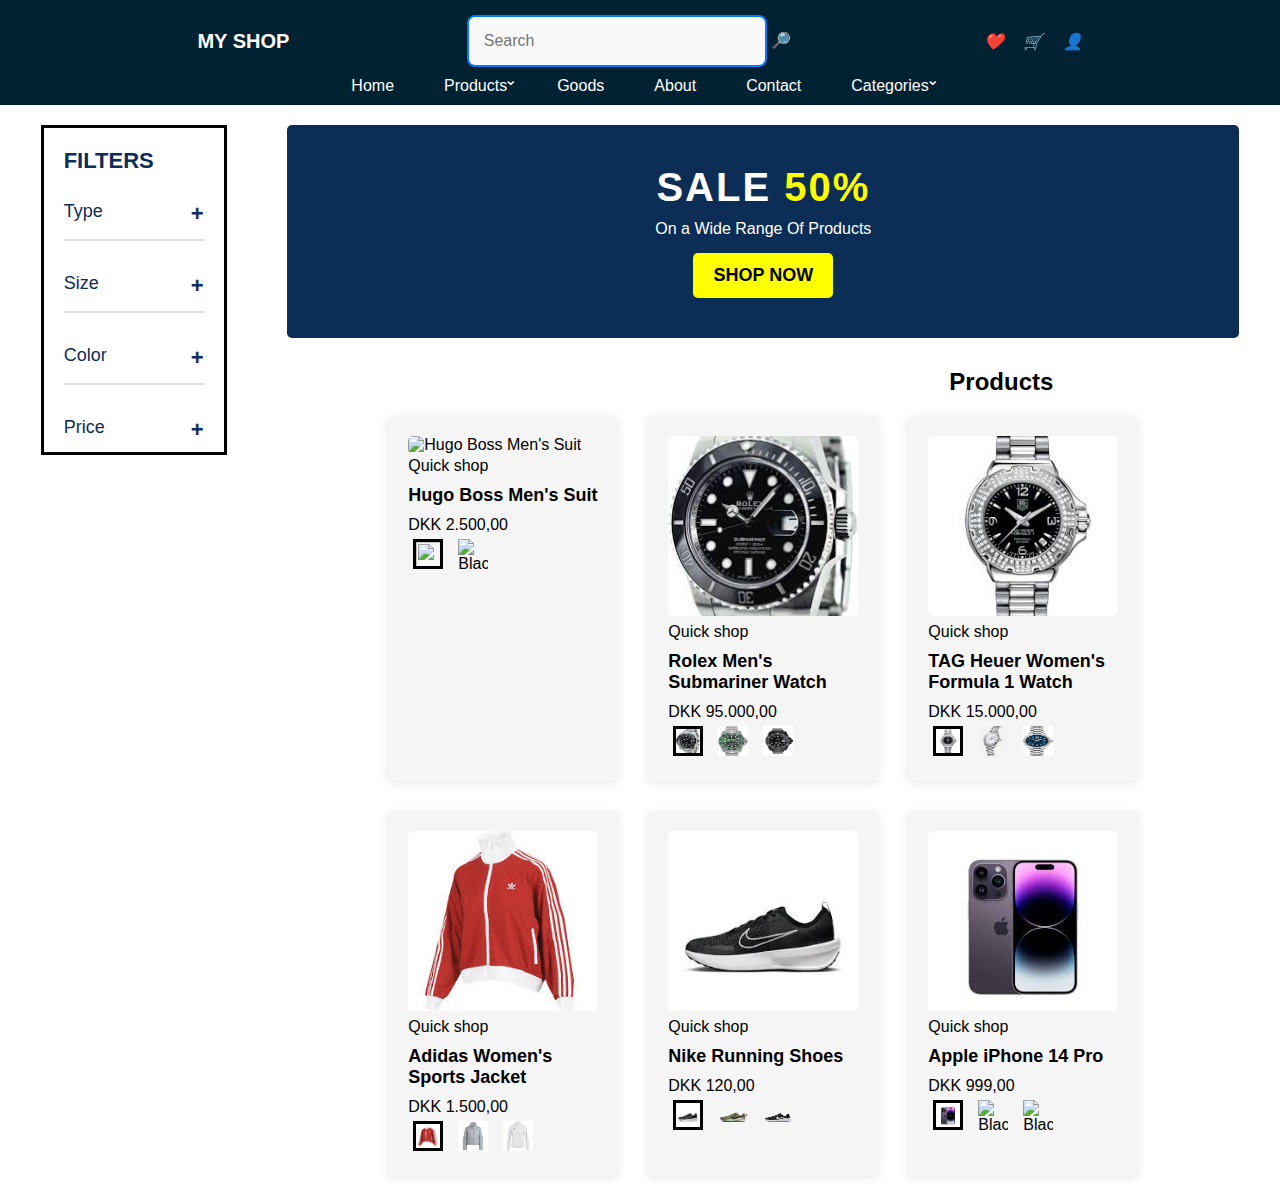
==== index.html @ 439a030c "Update index.html" ====
<!DOCTYPE html>
<html lang="en">

<head>
    <meta charset="UTF-8">
    <meta name="viewport" content="width=device-width, initial-scale=1.0">
    <title>Product Page</title>

    <link rel="stylesheet" href="css/products_Page.css">
<link rel="stylesheet" href="css/home_Page.css">

</head>

<body>

        <div class="navbar">
            <div class="forlogos">
                <div class="logo">MY SHOP</div>
                <div><input type="text" placeholder="Search" id="home-search"> 🔎</div>
                <div class="icons">
        
                    <i>❤️</i>
                    <i>🛒</i>
                    <i>👤</i>
                </div>
            </div>
            <div class="forlinks">
        
                <ul class="nav-links">
                    <li><a href="#">Home</a></li>
                    <li class="dropdown-trigger" data-dropdown="productsDropdown">
                        <a href="products_Page.html">Products <span class="arrow">⌄</span></a>
                        <div id="productsDropdown" class="dropdown" >
                            <div class="column">
                                <h3>2.1 PAGE LINK HEADER</h3>
                                <a href="#">2.1.1 Page link</a>
                                <a href="#">2.1.2 Page link</a>
                                <a href="#">2.1.3 Page link</a>
                            </div>
                            <div class="column">
                                <h3>2.2 PAGE LINK HEADER</h3>
                                <a href="#">2.2.1 Page link</a>
                                <a href="#">2.2.2 Page link</a>
                                <a href="#">2.2.3 Page link</a>
                            </div>
                            <div class="column">
                                <h3>2.3 PAGE LINK HEADER</h3>
                                <a href="#">2.3.1 Page link</a>
                                <a href="#">2.3.2 Page link</a>
                            </div>
                        </div>
                    </li>
                    <li><a href="#">Goods</a></li>
                    <li><a href="#">About</a></li>
                    <li><a href="#">Contact</a></li>
                    <li class="dropdown-trigger" data-dropdown="categoriesDropdown">
                        <a href="#">Categories  <span class="arrow">⌄</span></a>
                        <div id="categoriesDropdown" class="dropdown">
                            <div class="column">
                                <h3>3.1 CATEGORY LINK HEADER</h3>
                                <a href="#">3.1.1 Category link</a>
                                <a href="#">3.1.2 Category link</a>
                                <a href="#">3.1.3 Category link</a>
                            </div>
                            <div class="column">
                                <h3>3.2 CATEGORY LINK HEADER</h3>
                                <a href="#">3.2.1 Category link</a>
                                <a href="#">3.2.2 Category link</a>
                                <a href="#">3.2.3 Category link</a>
                            </div>
                            <div class="column">
                                <h3>3.3 CATEGORY LINK HEADER</h3>
                                <a href="#">3.3.1 Category link</a>
                                <a href="#">3.3.2 Category link</a>
                            </div>
                        </div>
                    </li>
                </ul>
            </div>
        </div>
        
        
        <div class="navbar-top">
            <div class="logo">MY SHOP</div>
            <div class="icons">
                <i>❤️</i>
                <i>🛒</i>
                <i>👤</i>
            </div>
            <div class="menu-icon">
                &#9776;
            </div>
        </div>
        
        <div class="navbar-top">
            <div class="search-bar">
                <input type="text" placeholder="Search" id="s-search">
                <i>🔍</i>
            </div>
        </div>
        
        <div class="navbar-bottom">
            <ul id="menu-list">
                <li><a href="#">Home</a></li>
                <li class="dropdown-trigger" id="productsLink">
                    <a href="products_Page.html">Products ></a>
                </li>
                <li><a href="#">Goods</a></li>
                <li><a href="#">About</a></li>
                 <li><a href="#">Categories <span class="arrow">⌄</span></a></li>
            </ul>
        </div>

    <div class="container">
   
        <aside class="filters">
     <div style="display: flex;justify-content: center;"><h2>Filters</h2></div>
            <ul>
                <li>Type <span>+</span></li>
                <hr>
                <li>Size <span>+</span></li>
                <hr>
                <li>Color <span>+</span></li>
                <hr>
                <li>Price <span>+</span></li>
            </ul>
        </aside>

     
        <main class="content">
  
<div class="filter-sidebar ">
    <div style="display: flex; justify-content: center;">
        <h2>Filters</h2>
    </div>
    <ul>
        <ul>
            <li>Type <span>+</span></li>
            <hr>
            <li>Size <span>+</span></li>
            <hr>
            <li>Color <span>+</span></li>
            <hr>
            <li>Price <span>+</span></li>
        </ul>
    </ul>
</div>


            <div class="sale-banner">
                <h1>SALE <span>50%</span></h1>
                <p>On a Wide Range Of Products</p>
                <button>SHOP NOW</button>
            </div>

         
            <h2 class="products-title">Products</h2>
            <div class="products" id="products-container"></div>
        </main>
    </div>
    <script src="js/products_Page.js"></script>
    <script src="js/home_Page.js"></script>
  

</body>

</html>
---- css/products_Page.css ----
* {
      margin: 0;
      padding: 0;
      box-sizing: border-box;

  }


  .navbar {
      background-color: #002233;
      color: white;
      padding: 15px 20px 0px 20px;
      width: 100%;
  }

  .logo {
      font-size: 20px;
      font-weight: bold;
  }

  .nav-links {
      list-style: none;
      display: flex;
  }

  .nav-links li {
      margin: 0 15px;
      position: relative;
      cursor: pointer;
  }

  .nav-links a {
      color: white;
      text-decoration: none;
      font-size: 16px;
      padding: 10px;
      display: inline-block;
  }
.arrow {
    position: absolute;
    top: 3px;
    right: 0px;
}

  .dropdown {
      display: none;
      position: fixed;

      top: 120px;

      left: 0;
      width: 100vw;

      background-color: white;
      padding: 20px 50px;
      box-shadow: 0px 4px 6px rgba(0, 0, 0, 0.1);
      color: black;
      justify-content: space-around;
      flex-wrap: wrap;
      z-index: 1000;
  }

  .dropdown.active {
      display: flex;

  }

  .dropdown .column {
      flex: 1;
      min-width: 250px;
  }

  .dropdown .column h3 {
      font-size: 16px;
      font-weight: bold;
      margin-bottom: 10px;
  }

  .dropdown .column a {
      display: block;
      color: black;
      text-decoration: none;
      padding: 5px 0;
  }

  .dropdown .column a:hover {
      color: #007BFF;
  }


  .icons i {
      margin-left: 15px;
      cursor: pointer;
  }

  .navbar-top,
  .navbar-bottom {
      display: none;
  }

  .forlinks {
      display: flex;
      justify-content: center;
      align-items: center;
      width: 100%;
      padding-bottom: 0;
  }

  .forlogos {
      display: flex;
      justify-content: space-evenly;
      align-items: center;
      width: 100%;
  }



  .container {
      display: flex;
      flex-wrap: wrap;
      justify-content: space-evenly;
      width: 90%;
      padding: 20px;
  }

  .image-section {
      width: 300px;
  }

  .thumbnail {
      width: 50px;
      margin: 5px;
      cursor: pointer;
  }

  .details-section {
display: flex;
      width: 400px;

  }
.forleftarrow{
     background-color: transparent;
     margin-right: 10px;
     height: 40px;
     width: 40px;
     border-radius: 50%;
     border: 1px solid gray;
     cursor: pointer;
}
  .details {
      height: 300px;
  }

  .details div {
      height: 15px;
      padding: 0;
      margin: 0;

  }

  #product-name {
      margin: 0;
  }

  hr {
      width: 100%;
      border: 1px solid #ddd;
      margin-bottom: 20px;
  }

  .price {
      font-size: 12px;
      display: inline;
  }

  .cart-controls {
      display: flex;
      align-items: center;
  }

  .cart-controls button {
      margin: 5px;
  }

  .add-to-cart {
      background-color: #002244;
      color: white;
      padding: 10px;
      border: none;
      cursor: pointer;
  }

  #swatches-container img {
      width: 30px;
      height: 30px;
      margin: 5px;
      cursor: pointer;
  }

  .container .image-section .thumbnail {
      width: 40px;
      height: 40px;
      margin-right: 5px;
  }

  .container .image-section .mmm #main-img {
      display: flex;
      justify-content: flex-end;
      width: 300px;
      max-height: 350px;
      height: auto;
  }
   .container h2{
    width: 150%;
    margin-bottom: 10px;
   }

  .mmm {
      display: flex;
      justify-content: flex-end;
  }

  .quantity-container {
      display: flex;
      align-items: center;
      border: 1px solid #000;
      width: 80px;
      justify-content: space-between;
      padding: 5px;
  }

  .quantity-container button {
      border: none;
      background: none;
      font-size: 16px;
      cursor: pointer;
      width: 20px;
      text-align: center;
  }
.toggle-button {
  
    margin-top: 10px;
    padding: 5px 10px;
    background-color: transparent;
    color: gray;
    border: none;
    cursor: pointer;
}

.toggle-button:hover {
    color: rgb(86, 85, 85);
}
  .quantity-container span {
      font-size: 16px;
      width: 20px;
      text-align: center;
  }

  .add-to-cart {
      background-color: #0A0E2A;
      color: white;
      border: none;
      padding: 10px 20px;
      font-size: 14px;
      cursor: pointer;
      margin-left: 10px;
  }

  .add-to-cart:hover {
      background-color: #070A1E;
  }

  .add-to-list {
      display: flex;
      align-items: center;
      margin-top: 10px;
      color: #0A0E2A;
      font-size: 14px;
      cursor: pointer;
      margin: 20px 0;
  }
.cart-container{
    margin: 10px 0;
}
  .add-to-list::before {
      content: "♥";
      margin-right: 5px;
  }

  .thumbnail-container {
      width: 100%;
      display: flex;
      flex-wrap: wrap;
      justify-content: flex-end;
  }

  #search {
      padding: 15px;
      font-size: 16px;
      width: 300px;
      max-width: 500px;
      border: 2px solid #007bff;
      border-radius: 8px;
      box-shadow: 0 4px 8px rgba(0, 0, 0, 0.1);
      background-color: #f9f9f9;
      transition: border-color 0.3s ease, box-shadow 0.3s ease;
  }

  #search:focus {
      border-color: #0056b3;
      box-shadow: 0 0 8px rgba(0, 123, 255, 0.5);
  }
  @media (max-width: 768px) {
      #product-name {
          width: 100%;
      }
  }
        @media (max-width: 768px) {
    
            * {
                margin: 0;
                padding: 0;
                box-sizing: border-box;
                font-family: Arial, sans-serif;
            }
    
            .navbar {
                display: none;
            }
    
            .navbar-top {
                background-color: #002233;
                color: white;
                padding: 10px 20px;
                display: flex;
                align-items: center;
                justify-content: space-between;
                width: 100%;
            }
    
            .navbar {
                display: none;
            }
    
            .navbar-top .logo {
                font-size: 22px;
                font-weight: bold;
            }
    
            .navbar-top .search-bar {
                flex: 1;
                margin: 0 20px;
                display: flex;
                align-items: center;
                background: white;
                border-radius: 5px;
                padding: 5px;
                border: 2px solid #007bff;
                transition: border-color 0.3s ease, box-shadow 0.3s ease;
            }
    
    
            .navbar-top .search-bar input {
                border: none;
                outline: none;
                flex: 1;
                padding: 8px;
                font-size: 14px;
            }
    
            .navbar-top .search-bar i {
                margin-right: 10px;
                color: #555;
                cursor: pointer;
            }
    
            .navbar-top .icons i {
                margin-left: 15px;
                cursor: pointer;
                font-size: 20px;
            }
    
            .navbar-bottom {
                background-color: #001a29;
                padding: 10px;
                display: flex;
                justify-content: center;
            }
    
            .navbar-bottom ul {
                list-style: none;
                display: flex;
            }
    
            .navbar-bottom ul li {
                margin: 0 15px;
                position: relative;
                cursor: pointer;
            }
    
            .navbar-bottom ul li a {
                color: white;
                text-decoration: none;
                font-size: 16px;
                padding: 10px;
                display: inline-block;
            }
    
            .dropdown {
                display: none;
                position: fixed;
                top: 100px;
                left: 0;
                width: 100vw;
                background-color: white;
                padding: 20px 50px;
                box-shadow: 0px 4px 6px rgba(0, 0, 0, 0.1);
                color: black;
                justify-content: space-around;
                flex-wrap: wrap;
                z-index: 1000;
            }
    
            .dropdown.active {
                display: flex;
            }
    
            .dropdown .column {
                flex: 1;
                min-width: 250px;
            }
    
            .dropdown .column h3 {
                font-size: 18px;
                font-weight: bold;
                margin-bottom: 10px;
            }
    
            .dropdown .column a {
                display: block;
                color: black;
                text-decoration: none;
                padding: 5px 0;
                font-size: 14px;
            }
    
            .dropdown .column a:hover {
                color: #007BFF;
            }
    
            .navbar-top .menu-icon {
                display: none;
                font-size: 28px;
                cursor: pointer;
            }
    
            .navbar-bottom {
                display: none;
            }
    
            .navbar-top .icons {
                margin-left: auto;
            }
    
            .navbar-top .menu-icon {
                display: block;
            }
    
            .navbar-bottom.active {
                display: flex;
                width: 100%;
                height: 100vh;
                background-color: #001a29;
                flex-direction: column;
                padding: 15px 20px;
                align-items: flex-start;
                justify-content: flex-start;
            }
    
            .navbar-bottom ul {
                flex-direction: column;
                align-items: flex-start;
            }
    
            .navbar-bottom ul li {
                margin: 10px 0;
            }
    
            .navbar-bottom ul li a {
                padding: 8px 20px;
            }
    
            #search {
                border: none;
            }
    
            .dropdown.active {
                position: relative;
                width: 100%;
                padding: 0;
                box-shadow: none;
                justify-content: flex-start;
            }
    
            .dropdown .column {
                width: 100%;
                margin-bottom: 10px;
            }
    
            .dropdown .column h3 {
                font-size: 16px;
                margin-bottom: 5px;
            }
    
            .name {
    
                width: 100%;
    
            }

                        .container {
                            width: 100%;
                        }
        }
---- css/home_Page.css ----
* {
    margin: 0;
    padding: 0;
    box-sizing: border-box;
    font-family: 'Arial', sans-serif;
}


.container {
    display: flex;
    width: 100%;
  
}


.filters {
    color: #0c2d56;
    width: 15%;
    padding: 20px;
    background: white;
    border: 3px solid black;
    height: 330px;
}
.forhref{
  
text-decoration: none;
    color: black;
}
.quickshop{
    margin:3px 0 5px 0;
    text-align: left
}
.filters h2 {
    font-size: 22px;
    font-weight: bold;
    text-transform: uppercase;
    margin-bottom: 15px;
}
.filter-sidebar h2 {
    font-size: 22px;
    font-weight: bold;
    text-transform: uppercase;
    margin-bottom: 15px;
}
.hidden-swatch {
    display: none;
}
.arrow{
    position: absolute;
        top: 3px;
        right: 0px;
}
.toggle-swatches {
    background-color: #007bff;
    color: white;
    border: none;
    padding: 5px 10px;
    margin-top: 5px;
    cursor: pointer;
    display: block;
    width: fit-content;
}

.toggle-swatches:hover {
    background-color: #0056b3;
}
.filters ul {
    list-style: none;
}
.filters hr{
height: 0px;
}
.filters li {
    display: flex;
    justify-content: space-between;
    font-size: 18px;
    padding: 12px 0;
 
    cursor: pointer;
    font-weight: 500;
}

.filters li span {
    font-size: 22px;
    font-weight: bold;
}

.filter-sidebar ul {
    list-style: none;
}

.filter-sidebar hr {
    height: 0px;
}

.filter-sidebar li {
    display: flex;
    justify-content: space-between;
    font-size: 18px;
    padding: 12px 0;

    cursor: pointer;
    font-weight: 500;
}

.filter-sidebar li span {
    font-size: 22px;
    font-weight: bold;
}
.content {
    width: 80%;
    padding-left: 40px;
}


.sale-banner {
    background: #0c2d56;
    color: white;
    text-align: center;
    padding: 40px;
    border-radius: 5px;
    margin-bottom: 30px;
}

.sale-banner h1 {
    font-size: 40px;
    font-weight: bold;
    letter-spacing: 2px;
}

.sale-banner span {
    color: yellow;
    font-weight: bold;
}

.sale-banner p {
    font-size: 16px;
    margin-top: 10px;
}

.sale-banner button {
    background: yellow;
    border: none;
    padding: 12px 20px;
    font-size: 18px;
    font-weight: bold;
    cursor: pointer;
    margin-top: 15px;
    border-radius: 5px;
    transition: 0.3s ease;
}

.sale-banner button:hover {
    background: #ffd700;
}

.products-title {
    font-size: 24px;
    font-weight: bold;
    text-align: center;
    margin-bottom: 20px;
}

.products {
    display: flex;
    justify-content: center;
    gap: 30px;
    flex-wrap: wrap;
    margin-top: 20px;
}
.product-card {
    width: 230px;
    background: #f5f5f5;
    padding: 20px;
    border-radius: 5px;
    box-shadow: 0 2px 10px rgba(0, 0, 0, 0.1);
    overflow: hidden;
}
.forfilter{
    display: none;

}
.filter-sidebar{
    display: none;
}
@media (max-width: 768px) {
    .filter-sidebar {
        padding: 5px;
        border: 2px solid black;
        color: #0c2d56;
            display: block;
            margin: 5px;
        }
    .content {
            width: 100%;
        padding: 0;}
                        .products-title{
                            text-align: left;
                        }
    .filters {
        display: none;
            width: 20%;
            padding: 3px;
            
            
        }
    .forfilter{
        display: block;
        font-style: italic;
    }
    .product-card {
        display: flex;
        align-items: center;
        width: 100%;
 
        padding: 15px;
    }

   

    .product-info {
                height: 100%;
        width: 60%;
        padding-left: 15px;
    }

    .product-title {
        font-size: 16px;
        font-weight: bold;
    }

    .product-price {
        font-size: 14px;
        font-weight: bold;
        color: #000;
    }
.quickshop{
    display: none;
}
    .product-rating {
        font-size: 12px;
        color: gray;
    }

    .color-options {
        display: flex;
        gap: 5px;
    }

    .color-option {
        width: 20px;
        height: 20px;
        border-radius: 50%;
        border: 1px solid #ccc;
    }
}
.productimg {
    width: 100%;
    height: 180px;
    object-fit: cover;
    border-radius: 5px;
}

.product-card h3 {
    font-size: 18px;
    margin: 10px 0;
}

.price {
    font-size: 16px;
    font-weight: bold;
    color: #333;
}

.buy-btn {
    background: #ff6600;
    color: white;
    border: none;
    padding: 10px 15px;
    font-size: 14px;
    margin-top: 10px;
    cursor: pointer;
    border-radius: 5px;
}

.buy-btn:hover {
    background: #cc5500;
}

.out-of-stock {
    color: red;
    font-weight: bold;
    margin-top: 10px;
}
.swatch {
    width: 30px;
    height: 30px;
    margin: 5px;
    cursor: pointer;

}
.swatches{
    display: flex;
    gap: 5px;
    justify-content: flex-start;
}
#home-search {
    padding: 15px;
    font-size: 16px;
    width: 300px;
    max-width: 500px;
    border: 2px solid #007bff;
    border-radius: 8px;
    box-shadow: 0 4px 8px rgba(0, 0, 0, 0.1);
    background-color: #f9f9f9;
    transition: border-color 0.3s ease, box-shadow 0.3s ease;
}

#home-search:focus {
    border-color: #0056b3;
    box-shadow: 0 0 8px rgba(0, 123, 255, 0.5);
}

.selected{
    border:3px solid black;
}
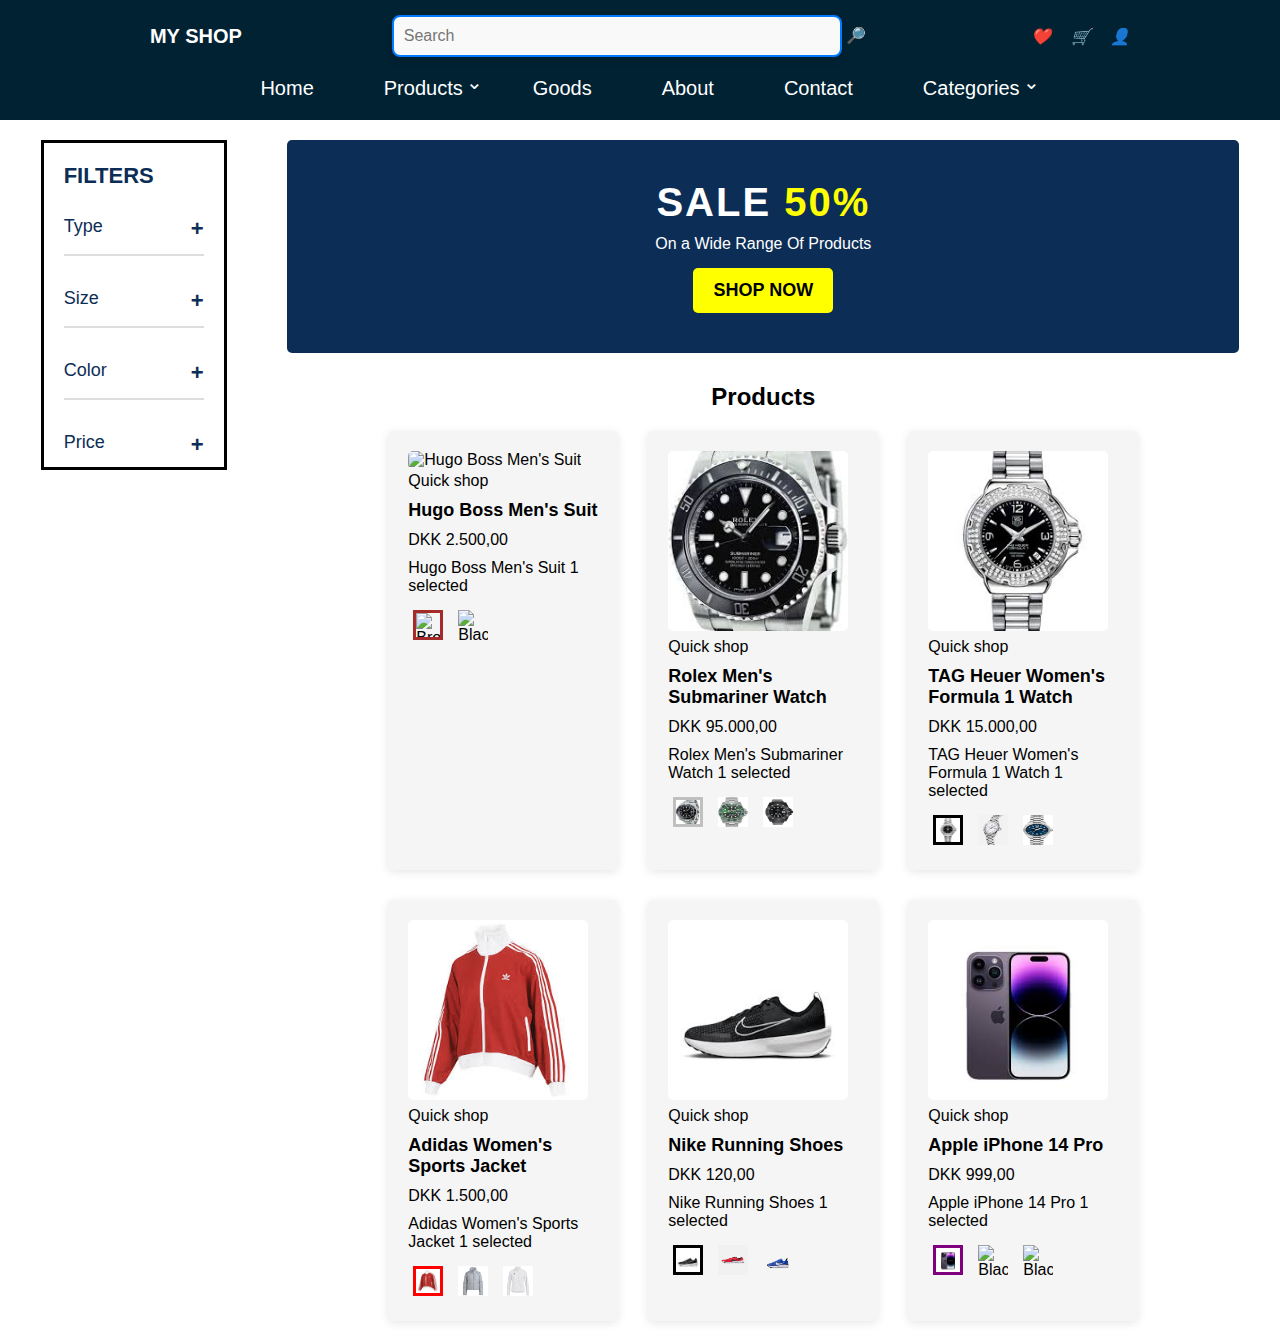
==== commit 91652494: "Update index.html" ====
--- a/index.html
+++ b/index.html
@@ -16,7 +16,9 @@
         <div class="navbar">
             <div class="forlogos">
                 <div class="logo">MY SHOP</div>
-                <div><input type="text" placeholder="Search" id="home-search"> 🔎</div>
+            <div><input type="text" placeholder="Search" id="search"> 🔎
+                <div id="suggestion-container"></div>
+            </div>
                 <div class="icons">
         
                     <i>❤️</i>
@@ -24,13 +26,12 @@
                     <i>👤</i>
                 </div>
             </div>
-            <div class="forlinks">
-        
+
                 <ul class="nav-links">
-                    <li><a href="#">Home</a></li>
-                    <li class="dropdown-trigger" data-dropdown="productsDropdown">
-                        <a href="products_Page.html">Products <span class="arrow">⌄</span></a>
-                        <div id="productsDropdown" class="dropdown" >
+                    <li><a href="home_page.html">Home</a></li>
+                    <li class="dropdown-trigger" data-dropdown="productsDropdown" id="forprod1">
+                        <a href="#">Products <span class="arrow" id="prod1">⌄</span></a>
+                        <div id="productsDropdown" class="dropdown">
                             <div class="column">
                                 <h3>2.1 PAGE LINK HEADER</h3>
                                 <a href="#">2.1.1 Page link</a>
@@ -53,8 +54,8 @@
                     <li><a href="#">Goods</a></li>
                     <li><a href="#">About</a></li>
                     <li><a href="#">Contact</a></li>
-                    <li class="dropdown-trigger" data-dropdown="categoriesDropdown">
-                        <a href="#">Categories  <span class="arrow">⌄</span></a>
+                <li class="dropdown-trigger" data-dropdown="categoriesDropdown" id="forcat">
+                    <a href="#">Categories <span class="arrow" id="cat">⌄</span></a>
                         <div id="categoriesDropdown" class="dropdown">
                             <div class="column">
                                 <h3>3.1 CATEGORY LINK HEADER</h3>
@@ -76,9 +77,8 @@
                         </div>
                     </li>
                 </ul>
-            </div>
-        </div>
-        
+                </div>
+                </div>
         
         <div class="navbar-top">
             <div class="logo">MY SHOP</div>
@@ -93,21 +93,19 @@
         </div>
         
         <div class="navbar-top">
-            <div class="search-bar">
-                <input type="text" placeholder="Search" id="s-search">
-                <i>🔍</i>
+            <div style="width: 100%;"><input type="text" placeholder="Search" id="s-search"> 🔎
+                <div id="suggestioncontainer"></div>
             </div>
+        
         </div>
         
         <div class="navbar-bottom">
             <ul id="menu-list">
                 <li><a href="#">Home</a></li>
-                <li class="dropdown-trigger" id="productsLink">
-                    <a href="products_Page.html">Products ></a>
-                </li>
+                <li class="dropdown-trigger"><a href="#" onclick="changeMenuContent('products')">Products <span style="color: white;">></span></a></li>
                 <li><a href="#">Goods</a></li>
                 <li><a href="#">About</a></li>
-                 <li><a href="#">Categories <span class="arrow">⌄</span></a></li>
+                <li><a href="#">Categories <span class="arrow2">⌄</span></a></li>
             </ul>
         </div>
 
@@ -154,11 +152,12 @@
             </div>
 
          
-            <h2 class="products-title">Products</h2>
+            <h2 class="products-title" style="width: 100%;">Products</h2>
             <div class="products" id="products-container"></div>
         </main>
     </div>
-    <script src="js/products_Page.js"></script>
+        <script src="js/json.js"></script>
+ 
     <script src="js/home_Page.js"></script>
   
 
--- a/css/products_Page.css
+++ b/css/products_Page.css
@@ -4,12 +4,33 @@
       box-sizing: border-box;
 
   }
-
+#suggestion-container,
+#suggestioncontainer {
+    display: none;
+    position: absolute;
+    background: white;
+    border: 1px solid #ccc;
+    width: 400px;
+    max-height: 200px;
+    overflow-y: auto;
+    z-index: 10;
+}
+
+.suggestion {
+    padding: 10px;
+    cursor: pointer;
+    border-bottom: 1px solid #eee;
+    color: black;
+}
+
+.suggestion:hover {
+    background-color: #f0f0f0;
+}
 
   .navbar {
       background-color: #002233;
       color: white;
-      padding: 15px 20px 0px 20px;
+      padding-top: 15px;
       width: 100%;
   }
 
@@ -40,13 +61,33 @@
     position: absolute;
     top: 3px;
     right: 0px;
+    
+}
+
+.dropdown-overlay {
+    position: fixed;
+    top: 90px;
+    left: 0;
+    width: 100%;
+    height: 100%;
+    background: rgba(0, 0, 0, 0.7);
+    z-index: 10;
+    display: none;
+}
+
+.dropdown-overlay.active {
+    display: block;
+}
+
+.dropdown.active {
+    z-index: 11;
 }
 
   .dropdown {
       display: none;
       position: fixed;
 
-      top: 120px;
+      top: 94px;
 
       left: 0;
       width: 100vw;
@@ -71,16 +112,29 @@
   }
 
   .dropdown .column h3 {
-      font-size: 16px;
+      font-size: 20px;
       font-weight: bold;
       margin-bottom: 10px;
-  }
-
+      padding: 15px 15px 0 15px;
+  }
+
+
+
+.dropdown .column a:hover .arrow:hover {
+    transform: rotate(180deg);
+    top: 17px;
+}
+
+.dropdown .column a:hover .arrow2 {
+    transform: rotate(180deg);
+
+}
   .dropdown .column a {
+    font-size: 20px;
       display: block;
       color: black;
       text-decoration: none;
-      padding: 5px 0;
+      padding: 10px ;
   }
 
   .dropdown .column a:hover {
@@ -135,20 +189,37 @@
 
   .details-section {
 display: flex;
-      width: 400px;
-
-  }
-.forleftarrow{
-     background-color: transparent;
-     margin-right: 10px;
-     height: 40px;
-     width: 40px;
-     border-radius: 50%;
-     border: 1px solid gray;
-     cursor: pointer;
+justify-self: center;
+      width: 350px;
+
+  }
+.forleftarrow {
+    background-color: rgba(255, 255, 255, 0.4);
+    margin-right: 10px;
+    height: 40px;
+    width: 40px;
+    border-radius: 50%;
+    border: 1px solid gray;
+    cursor: pointer;
+    position: relative;
+    top: -15px;
+    left: -45px;
+}
+.forleftarrow2 {
+    background-color: rgba(255, 255, 255, 0.4);
+
+    height: 40px;
+    width: 40px;
+    border-radius: 50%;
+    border: 1px solid gray;
+    cursor: pointer;
+
 }
   .details {
       height: 300px;
+  
+            width: 380px;
+        
   }
 
   .details div {
@@ -169,8 +240,9 @@
   }
 
   .price {
+    margin: 10px 0;
       font-size: 12px;
-      display: inline;
+    
   }
 
   .cart-controls {
@@ -238,15 +310,17 @@
       text-align: center;
   }
 .toggle-button {
-  
-    margin-top: 10px;
-    padding: 5px 10px;
+  font-size: 13px;
     background-color: transparent;
     color: gray;
     border: none;
     cursor: pointer;
 }
-
+.swatch-group {
+    display: flex;
+    justify-content: space-between;
+    align-items: center;
+}
 .toggle-button:hover {
     color: rgb(86, 85, 85);
 }
@@ -290,14 +364,15 @@
   .thumbnail-container {
       width: 100%;
       display: flex;
+      justify-content: center;
       flex-wrap: wrap;
-      justify-content: flex-end;
+  
   }
 
   #search {
-      padding: 15px;
-      font-size: 16px;
-      width: 300px;
+padding: 3px;
+    font-size: 16px;
+    width: 400px;
       max-width: 500px;
       border: 2px solid #007bff;
       border-radius: 8px;
@@ -347,7 +422,7 @@
                 font-weight: bold;
             }
     
-            .navbar-top .search-bar {
+         .search-bar {
                 flex: 1;
                 margin: 0 20px;
                 display: flex;
@@ -360,7 +435,7 @@
             }
     
     
-            .navbar-top .search-bar input {
+            .search-bar input {
                 border: none;
                 outline: none;
                 flex: 1;
@@ -418,6 +493,7 @@
                 color: black;
                 justify-content: space-around;
                 flex-wrap: wrap;
+               
                 z-index: 1000;
             }
     
@@ -517,8 +593,154 @@
                 width: 100%;
     
             }
-
-                        .container {
+.container {
+    width: 100%;
+     }
+.imageedit{
+    width: 88%;
+}
+
+     #search-s{
+           width: 91%;
+           padding: 3px;
+            border: 2px solid #007bff;
+            border-radius: 8px;
+     }
+     #search-s:focus{
+        
+        border: 2px solid #007bff;
+        box-shadow: 0 0 8px rgba(0, 123, 255, 0.5);
+        }
+
+
+
+
+.selected {
+border: 3px solid black;
+  }
+#suggestioncontainer{
+    width: 83%;
+}
+}
+.swatches{
+    display: flex;
+    flex-wrap: wrap;
+   
+}
+
+
+                
+                               
+
+
+
+
+
+
+
+.toggle-container {
+    text-align: center;
+    margin: 10px 0;
+}
+.selected{
+    border: 3px solid black;
+}
+.separator-line {
+    width: 100%;
+    height: 2px;
+    background-color: #ccc;
+
+}
+
+
+
+
+
+.thumbnail-container {
+    margin-top: 10px;
+    display: flex;
+    align-items: center;
+    justify-content: center;
+    overflow: hidden;
+    width: 300px;
+ 
+}
+
+.thumbnails-wrapper {
+    overflow: hidden;
+    width: 80px;
+ 
+    cursor: grab;
+}
+
+.thumbnails {
+    display: flex;
+    transition: transform 0.3s ease-in-out;
+    user-select: none;
+    
+}
+
+.thumbnail {
+    width: 100px;
+    height: 100px;
+    object-fit: cover;
+    margin: 0 5px;
+    cursor: pointer;
+}
+
+.forleftarrow2 {
+    background-color: black;
+    color: white;
+    border: none;
+    padding: 5px 10px;
+    cursor: pointer;
+}
+
+
+
+
+          .thumbnail-container {
+              display: flex;
+              align-items: center;
+              position: relative;
+              overflow: hidden;
+              width: 300px;
+          }
+    
+          .lefta2,
+          .righta2 {
+              background: none;
+              border: none;
+              font-size: 30px;
+              cursor: pointer;
+          }
+    
+          .thumbnails-wrapper {
+              width: 170px;
+              overflow: hidden;
+              cursor: grab;
+          }
+    
+          .thumbnails {
+    
+              display: flex;
+              align-items: center;
+              gap: 10px;
+              transition: transform 0.3s ease-in-out;
+          }
+    
+          .thumbnail {
+              width: 100px;
+              height: 100px;
+              object-fit: cover;
+              border-radius: 8px;
+          }
+
+
+
+
+                   @media (max-width: 510px) {
+                    .imageedit {
                             width: 100%;
                         }
-        }+                   }--- a/css/home_Page.css
+++ b/css/home_Page.css
@@ -28,7 +28,8 @@
     color: black;
 }
 .quickshop{
-    margin:3px 0 5px 0;
+    margin:3px 0 10px 0;
+    
     text-align: left
 }
 .filters h2 {
@@ -46,10 +47,15 @@
 .hidden-swatch {
     display: none;
 }
-.arrow{
+.arrow {
     position: absolute;
-        top: 3px;
-        right: 0px;
+    top: 13px;
+    right: 0px;
+}
+.arrow2 {
+    position: absolute;
+    top: 3px;
+    right: 0px;
 }
 .toggle-swatches {
     background-color: #007bff;
@@ -161,7 +167,9 @@
     text-align: center;
     margin-bottom: 20px;
 }
-
+.product-price{
+    margin: 10px 0;
+}
 .products {
     display: flex;
     justify-content: center;
@@ -228,12 +236,15 @@
     .product-title {
         font-size: 16px;
         font-weight: bold;
+        margin: 5px 0px;
     }
 
     .product-price {
         font-size: 14px;
         font-weight: bold;
-        color: #000;
+        color: black;
+        margin: 5px 0px;
+
     }
 .quickshop{
     display: none;
@@ -256,7 +267,7 @@
     }
 }
 .productimg {
-    width: 100%;
+    width: 180px;
     height: 180px;
     object-fit: cover;
     border-radius: 5px;
@@ -268,6 +279,7 @@
 }
 
 .price {
+    
     font-size: 16px;
     font-weight: bold;
     color: #333;
@@ -303,12 +315,12 @@
 .swatches{
     display: flex;
     gap: 5px;
-    justify-content: flex-start;
-}
-#home-search {
-    padding: 15px;
+
+}
+#search {
+padding: 10px;
     font-size: 16px;
-    width: 300px;
+    width: 450px;
     max-width: 500px;
     border: 2px solid #007bff;
     border-radius: 8px;
@@ -317,11 +329,69 @@
     transition: border-color 0.3s ease, box-shadow 0.3s ease;
 }
 
-#home-search:focus {
+#search:focus {
     border-color: #0056b3;
     box-shadow: 0 0 8px rgba(0, 123, 255, 0.5);
 }
 
 .selected{
     border:3px solid black;
-}+}
+ .nav-links {
+        list-style: none;
+            display: flex;
+            padding: 0;
+       
+            justify-content: center;
+            width: 100%;
+ }
+
+ .nav-links li {
+     margin: 0 15px;
+padding: 10px;
+     position: relative;
+     cursor: pointer;
+ }
+
+ .dropdown {
+
+
+     top:120px;
+    }
+        .dropdown-overlay {
+        
+            top: 120px;
+        
+        }
+
+
+                        .dropdown .column a{
+                            font-size: 24px;
+                        }
+
+                          .dropdown .column h3{
+                                font-size: 30px;
+                          }
+
+                          .nav-links a{
+                                font-size: 20px;
+                          }
+
+
+         #s-search {
+             width: 91%;
+             padding: 12px;
+             border: 2px solid #007bff;
+             border-radius: 8px;
+         }
+    
+         #s-search:focus {
+    
+             border: 2px solid #007bff;
+             box-shadow: 0 0 8px rgba(0, 123, 255, 0.5);
+         }
+
+
+                                               .hrline{
+                                                margin-bottom: 5px;
+                                               }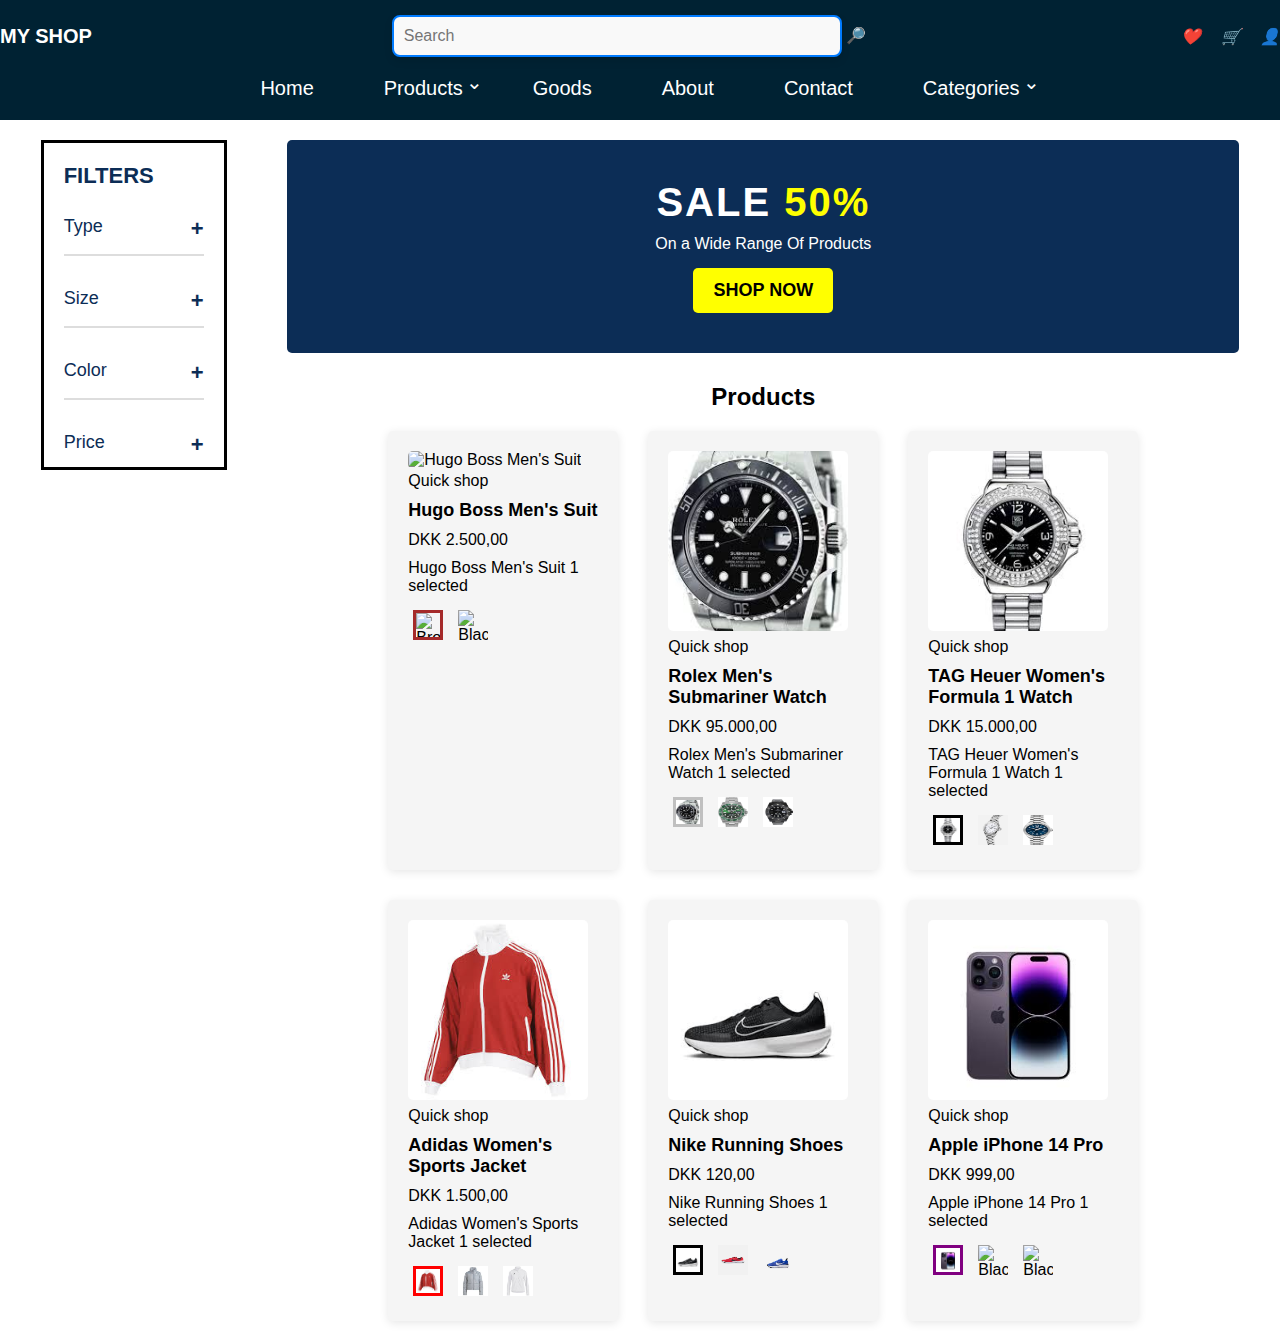
==== commit 0fc5b1c5: "Update index.html" ====
--- a/index.html
+++ b/index.html
@@ -8,10 +8,53 @@
 
     <link rel="stylesheet" href="css/products_Page.css">
 <link rel="stylesheet" href="css/home_Page.css">
+<link rel="stylesheet" href="css/cart.css">
 
 </head>
 
 <body>
+<div class="cart-overlay" id="cart-overlay"></div>
+<div class="cart-overlay" id="dialog-overlay"></div>
+<div class="cart-popup" id="cart-popup">
+    <div class="cart-arrow"></div>
+    <div style="display: flex; justify-content: space-between;">
+        <div>
+            <h2>YOUR CART (<span id="cartCount"></span>)</h2>
+        </div>
+        <div>
+            <span style="cursor:pointer;">VIEW CART</span>
+        </div>
+    </div>
+    <div class="cart-items-wrapper" id="cartItems"></div>
+    <div class="cart-footer">
+        <span>Estimated Total</span>
+        <span id="totalAmount">$0</span>
+    </div>
+    <div style="display: flex;width: 100%;justify-content: center;"><button class="checkout-btn">Checkout</button>
+    </div>
+</div>
+
+
+<div class="confirm-dialog" id="confirmDialog">
+    <div style="width: 100%; display: flex;justify-content: space-between;">
+        <div>Remove Item ?</div>
+        <div style="color: gray; cursor: pointer;" onclick="closeDialog()">X</div>
+    </div>
+    <div style="width: 100%; padding: 10px;">
+
+        <p>Are you sure you want to remove the following product
+            from the cart?</p>
+        <div style="width: 95%;">
+            <hr>
+        </div>
+
+    </div>
+
+    <div style="display: flex;width: 100%;justify-content: center;"><button class="no"
+            onclick="closeDialog()">Cancel</button>
+        <button class="yes" onclick="confirmRemove()">Yes</button>
+    </div>
+</div>
 
         <div class="navbar">
             <div class="forlogos">
@@ -22,7 +65,7 @@
                 <div class="icons">
         
                     <i>❤️</i>
-                    <i>🛒</i>
+                    <i id="cart-icon">🛒</i>
                     <i>👤</i>
                 </div>
             </div>
@@ -159,6 +202,7 @@
         <script src="js/json.js"></script>
  
     <script src="js/home_Page.js"></script>
+    <script src="js/cart.js"></script>
   
 
 </body>
--- a/css/products_Page.css
+++ b/css/products_Page.css
@@ -162,7 +162,7 @@
 
   .forlogos {
       display: flex;
-      justify-content: space-evenly;
+      justify-content: space-between;
       align-items: center;
       width: 100%;
   }
--- a/css/cart.css
+++ b/css/cart.css
@@ -0,0 +1,144 @@
+
+.cart-icon {
+    position: fixed;
+    top: 10px;
+    right: 10px;
+    cursor: pointer;
+    z-index: 20;
+}
+
+.cart-popup {
+    display: none;
+    position: fixed;
+    top: 10%;
+    right: 10px;
+    width: 300px;
+    height: 80vh;
+    background: white;
+    box-shadow: 0 0 10px rgba(0, 0, 0, 0.1);
+    padding: 15px;
+    border-radius: 5px;
+
+    z-index: 30;
+    flex-direction: column;
+}
+
+.cart-overlay {
+    display: none;
+    position: fixed;
+    top: 0;
+    left: 0;
+    width: 100%;
+    height: 100%;
+    background: rgba(0, 0, 0, 0.5);
+    z-index: 25;
+}
+
+.cart-popup h2 {
+    display: flex;
+    justify-content: space-between;
+    align-items: center;
+    font-size: 16px;
+    margin-bottom: 10px;
+    position: relative;
+}
+
+.cart-item {
+    display: flex;
+    align-items: center;
+    justify-content: space-between;
+    border-bottom: 1px solid #ccc;
+    padding: 10px 0;
+    flex-shrink: 0;
+}
+
+.cart-item img {
+    width: 50px;
+    height: 50px;
+    object-fit: cover;
+}
+
+.cart-item div {
+    flex: 1;
+    padding: 0 10px;
+}
+
+.cart-item button {
+    background: none;
+    border: none;
+    font-size: 18px;
+    cursor: pointer;
+}
+
+.cart-footer {
+    display: flex;
+    justify-content: space-between;
+    padding-top: 10px;
+    font-weight: bold;
+    margin-top: auto;
+}
+
+.checkout-btn {
+    width: 80%;
+    padding: 10px;
+    background: #002233;
+    color: white;
+    border: none;
+    cursor: pointer;
+    margin-top: 10px;
+}
+
+.cart-arrow {
+    position: absolute;
+    top: -10px;
+    right: 30px;
+    width: 0;
+    height: 0;
+    border-left: 10px solid transparent;
+    border-right: 10px solid transparent;
+    border-bottom: 10px solid white;
+    z-index: 30;
+}
+
+
+.dialog-box,
+.confirm-dialog {
+    display: none;
+    position: fixed;
+    top: 30%;
+    left: 50%;
+    transform: translate(-50%, -50%);
+    background: white;
+    padding: 20px;
+    box-shadow: 0 0 10px rgba(0, 0, 0, 0.1);
+    z-index: 35;
+    border-radius: 5px;
+    text-align: start;
+    width: 35%;
+}
+
+.confirm-dialog button {
+    margin: 5px;
+    padding: 5px 10px;
+    cursor: pointer;
+    border-radius: 5px;
+    width: 120px;
+
+}
+
+.cart-items-wrapper {
+    overflow-y: auto;
+    flex: 1;
+}
+
+.no {
+    background-color: #002233;
+    color: white;
+    border: none;
+}
+
+.yes {
+    background-color: white;
+    color: #002233;
+    border: 2px solid #002233;
+}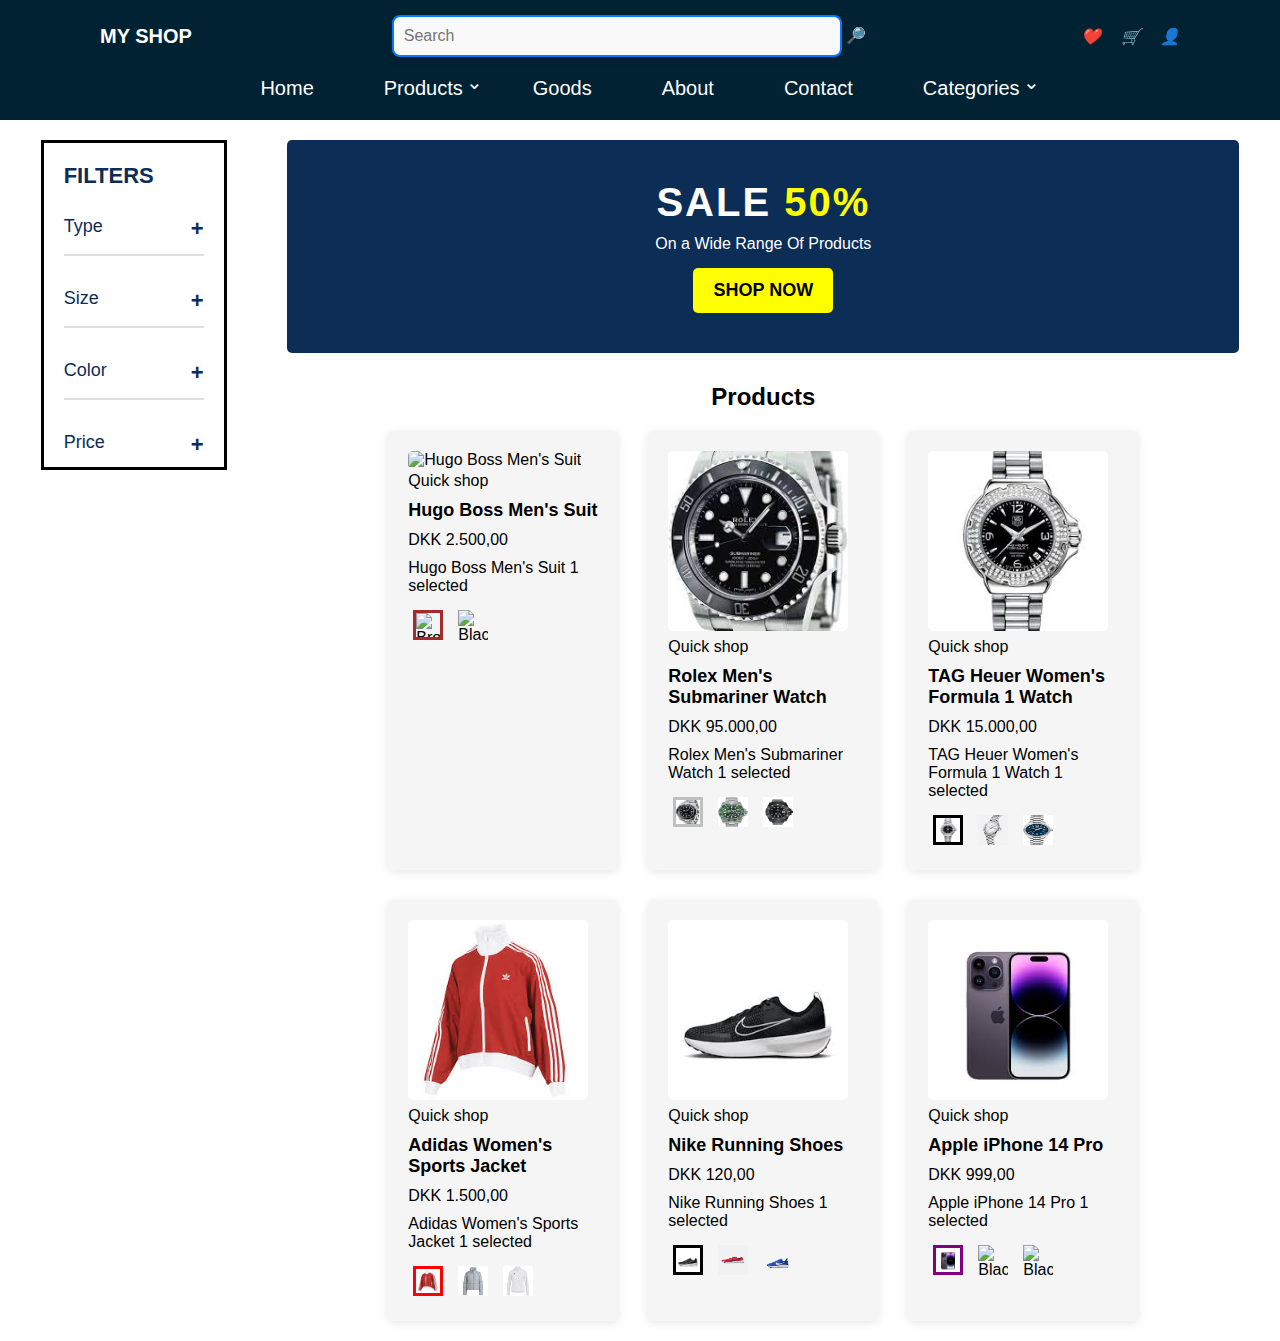
==== commit f5ab2f27: "Update index.html" ====
--- a/index.html
+++ b/index.html
@@ -13,8 +13,8 @@
 </head>
 
 <body>
-<div class="cart-overlay" id="cart-overlay"></div>
-<div class="cart-overlay" id="dialog-overlay"></div>
+<div class="cart-overlay" id="cart-overlay" onclick="hideall()"></div>
+<div class="cart-overlay" id="dialog-overlay" onclick="hideall()"></div>
 <div class="cart-popup" id="cart-popup">
     <div class="cart-arrow"></div>
     <div style="display: flex; justify-content: space-between;">
--- a/css/products_Page.css
+++ b/css/products_Page.css
@@ -37,6 +37,7 @@
   .logo {
       font-size: 20px;
       font-weight: bold;
+    margin-left: 100px;
   }
 
   .nav-links {
@@ -141,7 +142,9 @@
       color: #007BFF;
   }
 
-
+.icons{
+    margin-right: 100px;
+}
   .icons i {
       margin-left: 15px;
       cursor: pointer;
@@ -420,6 +423,7 @@
             .navbar-top .logo {
                 font-size: 22px;
                 font-weight: bold;
+               
             }
     
          .search-bar {
@@ -737,9 +741,23 @@
           }
 
 
-
+.det{
+    display: flex;
+        align-items: center;
+}
 
                    @media (max-width: 510px) {
+                    .details{
+                        width: 328px;
+                        height: auto;
+                    }
+                    .det{
+                        padding-left: 20px;
+                    }
+                    .container{
+                        padding: 20px 0 0 0;
+         
+                    }
                     .imageedit {
                             width: 100%;
                         }
--- a/css/cart.css
+++ b/css/cart.css
@@ -1,7 +1,7 @@
 
 .cart-icon {
     position: fixed;
-    top: 10px;
+    top: 50px;
     right: 10px;
     cursor: pointer;
     z-index: 20;
@@ -11,8 +11,8 @@
     display: none;
     position: fixed;
     top: 10%;
-    right: 10px;
-    width: 300px;
+    right: 102px;
+    width: 400px;
     height: 80vh;
     background: white;
     box-shadow: 0 0 10px rgba(0, 0, 0, 0.1);
@@ -91,7 +91,7 @@
 .cart-arrow {
     position: absolute;
     top: -10px;
-    right: 30px;
+        right: 10%;
     width: 0;
     height: 0;
     border-left: 10px solid transparent;
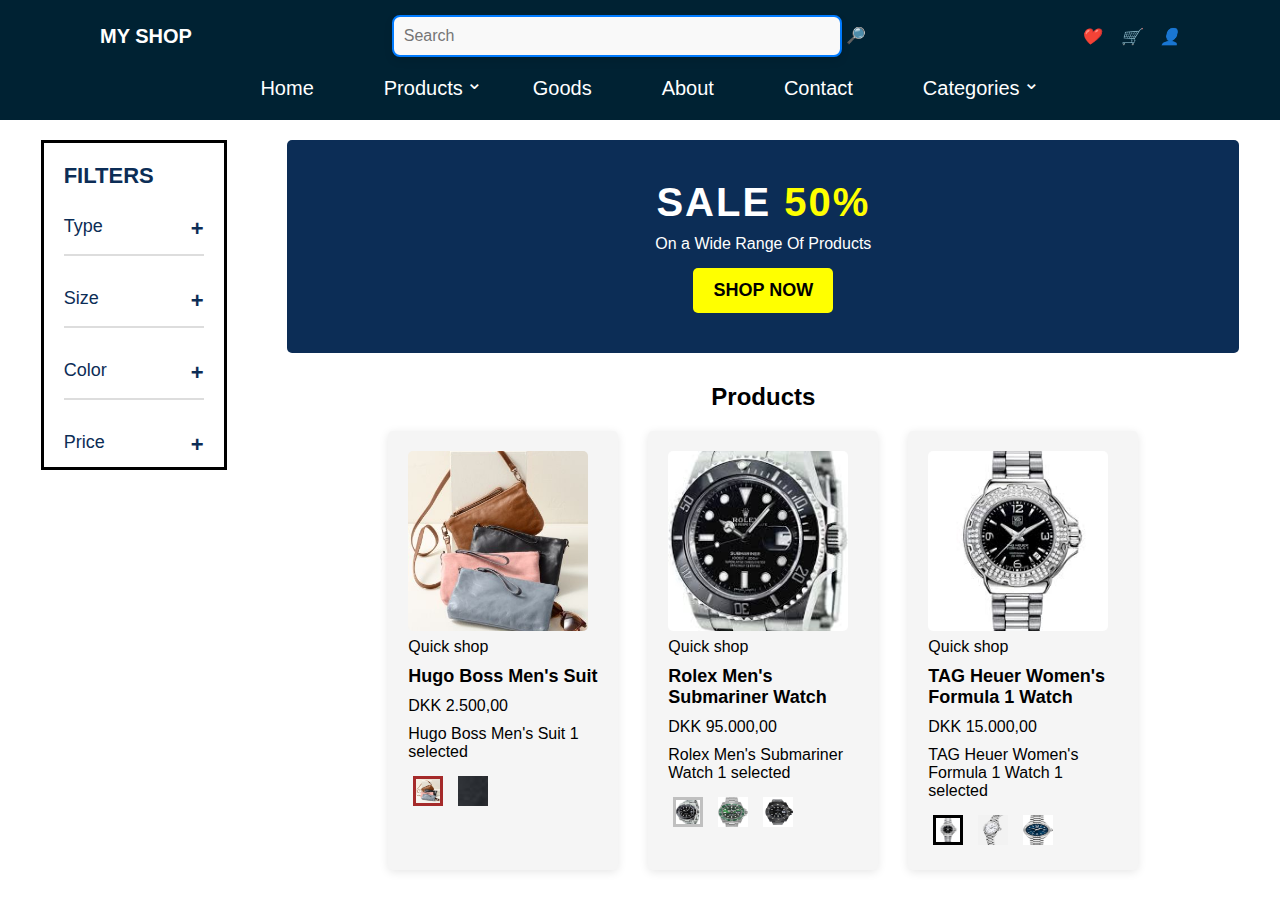
==== commit a637058d: "Update index.html" ====
--- a/index.html
+++ b/index.html
@@ -22,7 +22,10 @@
             <h2>YOUR CART (<span id="cartCount"></span>)</h2>
         </div>
         <div>
-            <span style="cursor:pointer;">VIEW CART</span>
+            <span style="cursor:pointer; display: flex;justify-content: center;align-items: center;"><a
+                    href="cart_Page.html" style="
+                text-decoration: none;;
+                color: black;">VIEW CART</a></span>
         </div>
     </div>
     <div class="cart-items-wrapper" id="cartItems"></div>
@@ -30,7 +33,8 @@
         <span>Estimated Total</span>
         <span id="totalAmount">$0</span>
     </div>
-    <div style="display: flex;width: 100%;justify-content: center;"><button class="checkout-btn">Checkout</button>
+    <div style="display: flex;width: 100%;justify-content: center;"><button class="checkout-btn"
+            id="checkout">Checkout</button>
     </div>
 </div>
 
@@ -56,101 +60,102 @@
     </div>
 </div>
 
-        <div class="navbar">
-            <div class="forlogos">
-                <div class="logo">MY SHOP</div>
-            <div><input type="text" placeholder="Search" id="search"> 🔎
-                <div id="suggestion-container"></div>
+<div class="navbar">
+    <div class="forlogos">
+        <div class="logo">MY SHOP</div>
+        <div><input type="text" placeholder="Search" id="search"> 🔎
+            <div id="suggestion-container"></div>
+        </div>
+        <div class="icons">
+
+            <i>❤️</i>
+            <i id="cart-icon">🛒</i>
+            <i>👤</i>
+        </div>
+    </div>
+
+    <ul class="nav-links">
+        <li><a href="home_page.html">Home</a></li>
+        <li class="dropdown-trigger" data-dropdown="productsDropdown" id="forprod1">
+            <a href="#">Products <span class="arrow" id="prod1">⌄</span></a>
+            <div id="productsDropdown" class="dropdown">
+                <div class="column">
+                    <h3>2.1 PAGE LINK HEADER</h3>
+                    <a href="#">2.1.1 Page link</a>
+                    <a href="#">2.1.2 Page link</a>
+                    <a href="#">2.1.3 Page link</a>
+                </div>
+                <div class="column">
+                    <h3>2.2 PAGE LINK HEADER</h3>
+                    <a href="#">2.2.1 Page link</a>
+                    <a href="#">2.2.2 Page link</a>
+                    <a href="#">2.2.3 Page link</a>
+                </div>
+                <div class="column">
+                    <h3>2.3 PAGE LINK HEADER</h3>
+                    <a href="#">2.3.1 Page link</a>
+                    <a href="#">2.3.2 Page link</a>
+                </div>
             </div>
-                <div class="icons">
-        
-                    <i>❤️</i>
-                    <i id="cart-icon">🛒</i>
-                    <i>👤</i>
+        </li>
+        <li><a href="#">Goods</a></li>
+        <li><a href="#">About</a></li>
+        <li><a href="#">Contact</a></li>
+        <li class="dropdown-trigger" data-dropdown="categoriesDropdown" id="forcat">
+            <a href="#">Categories <span class="arrow" id="cat">⌄</span></a>
+            <div id="categoriesDropdown" class="dropdown">
+                <div class="column">
+                    <h3>3.1 CATEGORY LINK HEADER</h3>
+                    <a href="#">3.1.1 Category link</a>
+                    <a href="#">3.1.2 Category link</a>
+                    <a href="#">3.1.3 Category link</a>
+                </div>
+                <div class="column">
+                    <h3>3.2 CATEGORY LINK HEADER</h3>
+                    <a href="#">3.2.1 Category link</a>
+                    <a href="#">3.2.2 Category link</a>
+                    <a href="#">3.2.3 Category link</a>
+                </div>
+                <div class="column">
+                    <h3>3.3 CATEGORY LINK HEADER</h3>
+                    <a href="#">3.3.1 Category link</a>
+                    <a href="#">3.3.2 Category link</a>
                 </div>
             </div>
-
-                <ul class="nav-links">
-                    <li><a href="home_page.html">Home</a></li>
-                    <li class="dropdown-trigger" data-dropdown="productsDropdown" id="forprod1">
-                        <a href="#">Products <span class="arrow" id="prod1">⌄</span></a>
-                        <div id="productsDropdown" class="dropdown">
-                            <div class="column">
-                                <h3>2.1 PAGE LINK HEADER</h3>
-                                <a href="#">2.1.1 Page link</a>
-                                <a href="#">2.1.2 Page link</a>
-                                <a href="#">2.1.3 Page link</a>
-                            </div>
-                            <div class="column">
-                                <h3>2.2 PAGE LINK HEADER</h3>
-                                <a href="#">2.2.1 Page link</a>
-                                <a href="#">2.2.2 Page link</a>
-                                <a href="#">2.2.3 Page link</a>
-                            </div>
-                            <div class="column">
-                                <h3>2.3 PAGE LINK HEADER</h3>
-                                <a href="#">2.3.1 Page link</a>
-                                <a href="#">2.3.2 Page link</a>
-                            </div>
-                        </div>
-                    </li>
-                    <li><a href="#">Goods</a></li>
-                    <li><a href="#">About</a></li>
-                    <li><a href="#">Contact</a></li>
-                <li class="dropdown-trigger" data-dropdown="categoriesDropdown" id="forcat">
-                    <a href="#">Categories <span class="arrow" id="cat">⌄</span></a>
-                        <div id="categoriesDropdown" class="dropdown">
-                            <div class="column">
-                                <h3>3.1 CATEGORY LINK HEADER</h3>
-                                <a href="#">3.1.1 Category link</a>
-                                <a href="#">3.1.2 Category link</a>
-                                <a href="#">3.1.3 Category link</a>
-                            </div>
-                            <div class="column">
-                                <h3>3.2 CATEGORY LINK HEADER</h3>
-                                <a href="#">3.2.1 Category link</a>
-                                <a href="#">3.2.2 Category link</a>
-                                <a href="#">3.2.3 Category link</a>
-                            </div>
-                            <div class="column">
-                                <h3>3.3 CATEGORY LINK HEADER</h3>
-                                <a href="#">3.3.1 Category link</a>
-                                <a href="#">3.3.2 Category link</a>
-                            </div>
-                        </div>
-                    </li>
-                </ul>
-                </div>
-                </div>
-        
-        <div class="navbar-top">
-            <div class="logo">MY SHOP</div>
-            <div class="icons">
-                <i>❤️</i>
-                <i>🛒</i>
-                <i>👤</i>
-            </div>
-            <div class="menu-icon">
-                &#9776;
-            </div>
-        </div>
-        
-        <div class="navbar-top">
-            <div style="width: 100%;"><input type="text" placeholder="Search" id="s-search"> 🔎
-                <div id="suggestioncontainer"></div>
-            </div>
-        
-        </div>
-        
-        <div class="navbar-bottom">
-            <ul id="menu-list">
-                <li><a href="#">Home</a></li>
-                <li class="dropdown-trigger"><a href="#" onclick="changeMenuContent('products')">Products <span style="color: white;">></span></a></li>
-                <li><a href="#">Goods</a></li>
-                <li><a href="#">About</a></li>
-                <li><a href="#">Categories <span class="arrow2">⌄</span></a></li>
-            </ul>
-        </div>
+        </li>
+    </ul>
+</div>
+</div>
+
+<div class="navbar-top">
+    <div class="logo">MY SHOP</div>
+    <div class="icons">
+        <i>❤️</i>
+        <i>🛒</i>
+        <i>👤</i>
+    </div>
+    <div class="menu-icon">
+        &#9776;
+    </div>
+</div>
+
+<div class="navbar-top">
+    <div style="width: 100%;"><input type="text" placeholder="Search" id="s-search"> 🔎
+        <div id="suggestioncontainer"></div>
+    </div>
+
+</div>
+
+<div class="navbar-bottom">
+    <ul id="menu-list">
+        <li><a href="#">Home</a></li>
+        <li class="dropdown-trigger"><a href="#" onclick="changeMenuContent('products')">Products <span
+                    style="color: white;">></span></a></li>
+        <li><a href="#">Goods</a></li>
+        <li><a href="#">About</a></li>
+        <li><a href="#">Categories <span class="arrow2">⌄</span></a></li>
+    </ul>
+</div>
 
     <div class="container">
    
@@ -203,6 +208,7 @@
  
     <script src="js/home_Page.js"></script>
     <script src="js/cart.js"></script>
+        <script src="js/home_Page.js"></script>
   
 
 </body>
--- a/css/products_Page.css
+++ b/css/products_Page.css
@@ -4,6 +4,7 @@
       box-sizing: border-box;
 
   }
+  
 #suggestion-container,
 #suggestioncontainer {
     display: none;
@@ -394,6 +395,10 @@
       }
   }
         @media (max-width: 768px) {
+            .logo {
+              
+                    margin-left: 0;
+                }
     
             * {
                 margin: 0;
